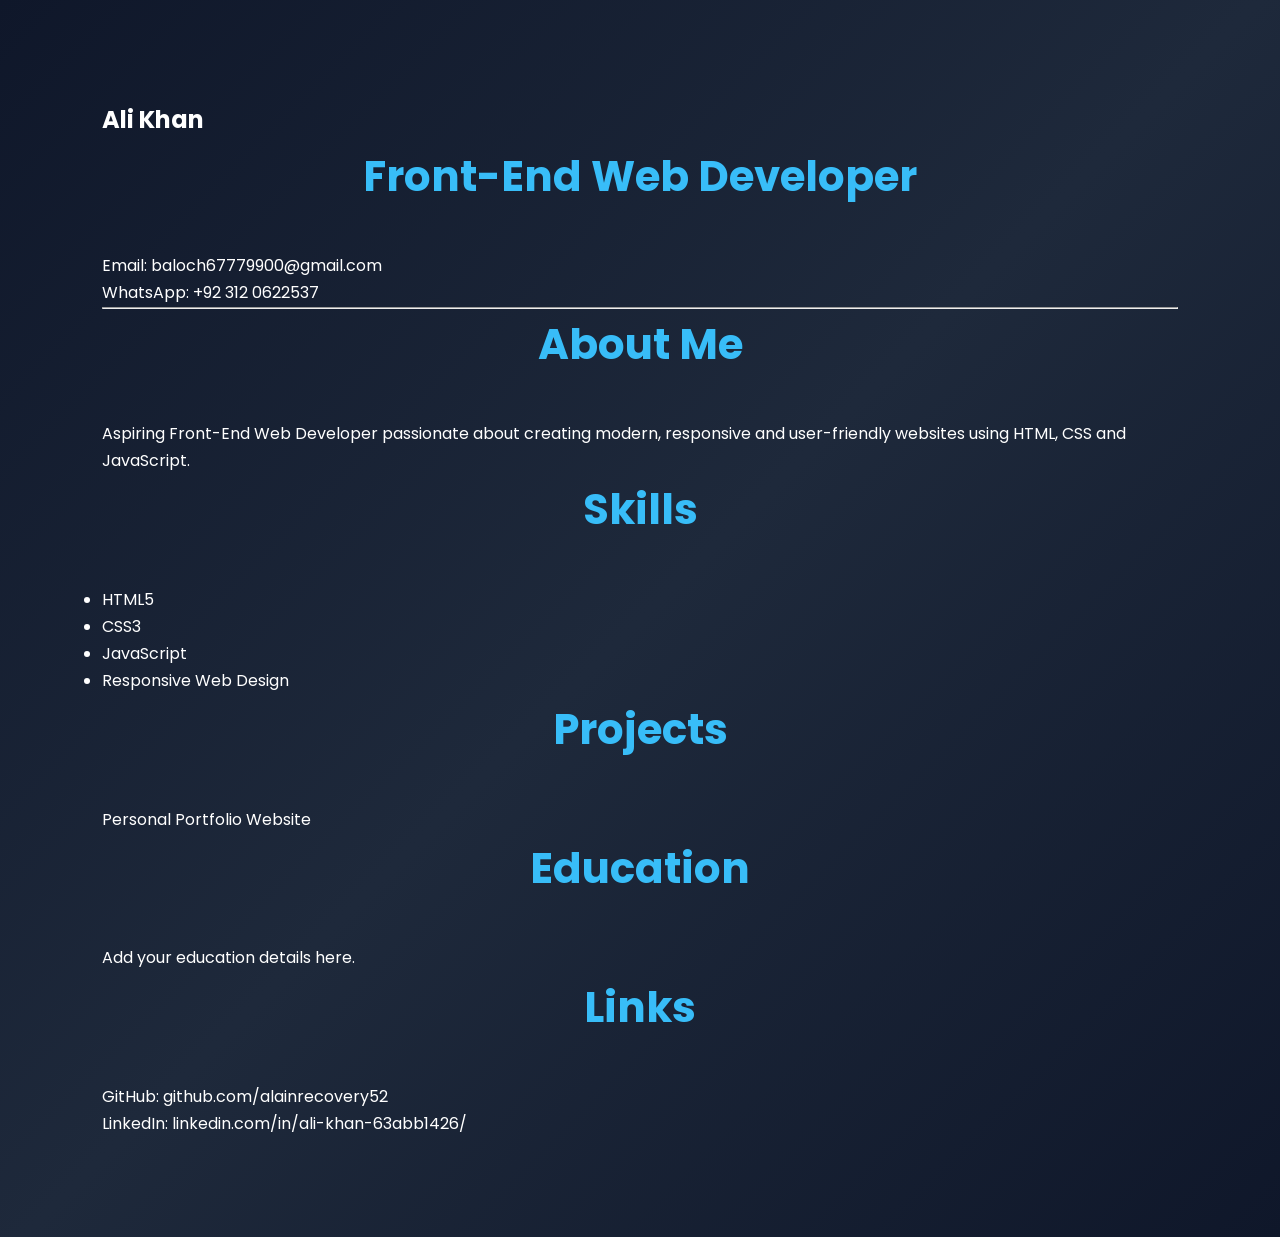
==== cv.html @ 0083926b "Create cv.html for Ali Khan's resume Initial creation of a resume webpage for Ali Khan, including se" ====
<!DOCTYPE html>
<html lang="en">
<head>
  <meta charset="UTF-8">
  <meta name="viewport" content="width=device-width, initial-scale=1.0">
  <title>Ali Khan | Resume</title>
  <link rel="stylesheet" href="style.css">
</head>

<body>

<section class="resume">

  <h1>Ali Khan</h1>
  <h2>Front-End Web Developer</h2>

  <p>Email: baloch67779900@gmail.com</p>
  <p>WhatsApp: +92 312 0622537</p>

  <hr>

  <h2>About Me</h2>
  <p>
    Aspiring Front-End Web Developer passionate about creating modern,
    responsive and user-friendly websites using HTML, CSS and JavaScript.
  </p>

  <h2>Skills</h2>
  <ul>
    <li>HTML5</li>
    <li>CSS3</li>
    <li>JavaScript</li>
    <li>Responsive Web Design</li>
  </ul>

  <h2>Projects</h2>
  <p>Personal Portfolio Website</p>

  <h2>Education</h2>
  <p>Add your education details here.</p>

  <h2>Links</h2>
  <p>GitHub: github.com/alainrecovery52</p>
  <p>LinkedIn: linkedin.com/in/ali-khan-63abb1426/</p>

</section>

</body>
</html>
---- style.css ----
/* ===== Google Font ===== */
@import url('https://fonts.googleapis.com/css2?family=Poppins:wght@300;400;500;600;700&display=swap');

/* ===== Reset ===== */
*{
    margin:0;
    padding:0;
    box-sizing:border-box;
    font-family:'Poppins',sans-serif;
}

html{
    scroll-behavior:smooth;
}

body{
    background:linear-gradient(135deg,#0f172a,#1e293b,#0f172a);
    color:#fff;
    line-height:1.7;
}

/* ===== Navbar ===== */
.navbar{
    display:flex;
    justify-content:space-between;
    align-items:center;
    padding:20px 8%;
    position:fixed;
    width:100%;
    top:0;
    left:0;
    background:rgba(15,23,42,.8);
    backdrop-filter:blur(12px);
    z-index:1000;
}

.logo{
    font-size:28px;
    font-weight:700;
    color:#38bdf8;
}

.nav-links{
    display:flex;
    list-style:none;
    gap:30px;
}

.nav-links a{
    color:#fff;
    text-decoration:none;
    transition:.3s;
}

.nav-links a:hover{
    color:#38bdf8;
}

/* ===== Hero ===== */
.hero{
    min-height:100vh;
    display:flex;
    align-items:center;
    justify-content:center;
    text-align:center;
    padding:120px 20px;
}

.hero h1{
    font-size:28px;
    font-weight:400;
}

.hero h2{
    font-size:60px;
    color:#38bdf8;
    margin:10px 0;
}

.hero h3{
    font-size:28px;
    margin-bottom:20px;
}

.hero p{
    max-width:700px;
    margin:auto;
    color:#cbd5e1;
}
/* ===== Buttons ===== */
.hero-buttons{
    margin-top:30px;
}

.btn{
    display:inline-block;
    padding:14px 30px;
    margin:10px;
    background:#38bdf8;
    color:#0f172a;
    text-decoration:none;
    border-radius:50px;
    font-weight:600;
    transition:.3s;
}

.btn:hover{
    transform:translateY(-5px);
    box-shadow:0 10px 25px rgba(56,189,248,.4);
}

.btn.secondary{
    background:transparent;
    color:#38bdf8;
    border:2px solid #38bdf8;
}

.btn.secondary:hover{
    background:#38bdf8;
    color:#0f172a;
}

/* ===== Sections ===== */
section{
    padding:100px 8%;
}

section h2{
    text-align:center;
    font-size:42px;
    color:#38bdf8;
    margin-bottom:40px;
}

/* ===== About ===== */
.about p{
    max-width:850px;
    margin:auto;
    text-align:center;
    color:#d1d5db;
    font-size:18px;
}

/* ===== Skills ===== */
.skills-grid{
    display:grid;
    grid-template-columns:repeat(auto-fit,minmax(250px,1fr));
    gap:25px;
    margin-top:40px;
}

.skill-card{
    background:rgba(255,255,255,.08);
    backdrop-filter:blur(10px);
    padding:30px;
    border-radius:20px;
    transition:.3s;
    border:1px solid rgba(255,255,255,.1);
}

.skill-card:hover{
    transform:translateY(-10px);
    border-color:#38bdf8;
    box-shadow:0 15px 30px rgba(56,189,248,.2);
}

.skill-card h3{
    color:#38bdf8;
    margin-bottom:10px;
}
/* ===== Projects ===== */
.project-grid{
    display:grid;
    grid-template-columns:repeat(auto-fit,minmax(280px,1fr));
    gap:25px;
    margin-top:40px;
}

.project-card{
    background:rgba(255,255,255,.08);
    backdrop-filter:blur(12px);
    border:1px solid rgba(255,255,255,.1);
    border-radius:20px;
    padding:30px;
    transition:.3s;
}

.project-card:hover{
    transform:translateY(-10px);
    box-shadow:0 15px 35px rgba(56,189,248,.25);
    border-color:#38bdf8;
}

.project-card h3{
    color:#38bdf8;
    margin-bottom:15px;
}

/* ===== Contact ===== */
.contact{
    text-align:center;
}

.contact p{
    margin:12px 0;
    color:#d1d5db;
}

.contact-buttons{
    margin-top:30px;
}

/* ===== Footer ===== */
footer{
    text-align:center;
    padding:30px;
    border-top:1px solid rgba(255,255,255,.1);
    color:#94a3b8;
    margin-top:40px;
}

/* ===== Mobile ===== */
@media (max-width:768px){

    .navbar{
        flex-direction:column;
        gap:15px;
        padding:15px;
    }

    .nav-links{
        flex-wrap:wrap;
        justify-content:center;
        gap:15px;
    }

    .hero h2{
        font-size:40px;
    }

    .hero h3{
        font-size:22px;
    }

    section{
        padding:80px 20px;
    }

    section h2{
        font-size:32px;
    }
}
/* ===== Premium Profile Photo ===== */

.hero{
    position:relative;
}

.hero-image{
    width:320px;
    height:320px;
    margin:0 auto 35px;
    padding:8px;
    border-radius:50%;
    background:linear-gradient(135deg,#38bdf8,#2563eb,#38bdf8);
    box-shadow:
        0 0 25px rgba(56,189,248,.5),
        0 0 70px rgba(37,99,235,.25);
    animation:floatPhoto 4s ease-in-out infinite;
}

.hero-image img{
    width:100%;
    height:100%;
    object-fit:cover;
    object-position:center;
    border-radius:50%;
    border:5px solid #0f172a;
    display:block;
}

@keyframes floatPhoto{
    0%,100%{
        transform:translateY(0);
    }
    50%{
        transform:translateY(-10px);
    }
}

/* Mobile */
@media (max-width:768px){
    .hero-image{
        width:240px;
        height:240px;
        margin-bottom:25px;
    }
}
/* ===== WhatsApp Floating Button ===== */

.whatsapp-btn{
    position:fixed;
    right:25px;
    bottom:25px;
    z-index:9999;

    padding:14px 20px;
    border-radius:50px;

    background:#25D366;
    color:#fff;
    text-decoration:none;
    font-weight:600;

    box-shadow:0 8px 25px rgba(37,211,102,.35);
    transition:.3s;
}

.whatsapp-btn:hover{
    transform:translateY(-5px) scale(1.05);
    box-shadow:0 12px 30px rgba(37,211,102,.5);
}

@media (max-width:768px){
    .whatsapp-btn{
        right:15px;
        bottom:15px;
        padding:12px 16px;
    }
}
/* ===== Theme Button ===== */

#theme-toggle{
    position:fixed;
    top:90px;
    right:25px;
    z-index:9999;
    
    width:45px;
    height:45px;
    padding:0;
    
    border:1px solid rgba(56,189,248,.4);
    border-radius:50%;
    
    background:rgba(15,23,42,.8);
    color:#fff;
    
    cursor:pointer;
    font-size:20px;
    
    backdrop-filter:blur(10px);
    transition:.3s;
}

#theme-toggle:hover{
    transform:rotate(20deg) scale(1.08);
    box-shadow:0 0 20px rgba(56,189,248,.4);
}
/* ===== Light Mode ===== */

body.light-mode{
    background:linear-gradient(135deg,#f8fafc,#e0f2fe);
    color:#0f172a;
}

body.light-mode .navbar{
    background:rgba(255,255,255,.8);
}

body.light-mode .nav-links a{
    color:#0f172a;
}

body.light-mode .hero p,
body.light-mode .about p,
body.light-mode .contact p{
    color:#334155;
}

body.light-mode .skill-card,
body.light-mode .project-card{
    background:rgba(255,255,255,.7);
    color:#0f172a;
}

body.light-mode footer{
    color:#475569;
}
/* ===== Project Buttons ===== */

.project-icon{
    font-size:42px;
    margin-bottom:15px;
}

.project-buttons{
    margin-top:20px;
}

.project-buttons .btn{
    padding:10px 18px;
    font-size:14px;
}
/* ===== Animated Skills ===== */

.skill-bar{
    width:100%;
    height:12px;
    margin-top:18px;
    background:rgba(255,255,255,.12);
    border-radius:20px;
    overflow:hidden;
}

.skill-progress{
    height:100%;
    display:flex;
    align-items:center;
    justify-content:flex-end;
    padding-right:6px;
    border-radius:20px;
    background:linear-gradient(90deg,#2563eb,#38bdf8);
    color:#fff;
    font-size:9px;
    font-weight:600;
    animation:skillFill 1.5s ease forwards;
}

.html-progress{
    width:90%;
}

.css-progress{
    width:85%;
}

.js-progress{
    width:70%;
}

@keyframes skillFill{
    from{
        width:0;
    }
}
/* ===== Premium About Card ===== */

.about-card{
    max-width:950px;
    margin:0 auto;
    padding:45px;
    display:flex;
    align-items:center;
    gap:35px;

    background:rgba(255,255,255,.07);
    border:1px solid rgba(56,189,248,.2);
    border-radius:28px;

    backdrop-filter:blur(15px);
    box-shadow:0 20px 60px rgba(0,0,0,.25);

    transition:.4s;
}

.about-card:hover{
    transform:translateY(-8px);
    border-color:rgba(56,189,248,.6);
    box-shadow:0 25px 70px rgba(56,189,248,.12);
}

.about-icon{
    min-width:100px;
    height:100px;
    display:flex;
    align-items:center;
    justify-content:center;

    border-radius:25px;
    font-size:48px;

    background:rgba(56,189,248,.1);
    border:1px solid rgba(56,189,248,.3);
}

.about-content h3{
    font-size:28px;
    color:#38bdf8;
    margin-bottom:15px;
}

.about-content p{
    margin-bottom:12px;
}

.about-highlights{
    display:flex;
    gap:35px;
    margin-top:25px;
}

.about-highlights div{
    display:flex;
    flex-direction:column;
}

.about-highlights strong{
    font-size:25px;
    color:#38bdf8;
}

.about-highlights span{
    color:#94a3b8;
    font-size:13px;
}

/* Mobile */

@media(max-width:768px){

    .about-card{
        flex-direction:column;
        text-align:center;
        padding:30px 20px;
    }

    .about-highlights{
        justify-content:center;
        gap:25px;
    }
}
/* ===== Premium Contact ===== */

.contact-card{
    max-width:900px;
    margin:0 auto;
    padding:45px;

    display:flex;
    justify-content:space-between;
    align-items:center;
    gap:40px;

    background:rgba(255,255,255,.07);
    border:1px solid rgba(56,189,248,.2);
    border-radius:28px;

    backdrop-filter:blur(15px);
    box-shadow:0 20px 60px rgba(0,0,0,.25);
}

.contact-info h3{
    font-size:28px;
    color:#38bdf8;
    margin-bottom:12px;
}

.contact-info p{
    max-width:550px;
}

.contact-item{
    margin-top:18px;
    display:flex;
    align-items:center;
    gap:12px;
}

.contact-item a{
    color:#cbd5e1;
    text-decoration:none;
}

.contact-item a:hover{
    color:#38bdf8;
}

.contact-socials{
    display:flex;
    flex-direction:column;
    gap:15px;
}

.social-btn{
    padding:12px 20px;
    border:1px solid rgba(56,189,248,.3);
    border-radius:12px;
    color:#fff;
    text-decoration:none;
    background:rgba(56,189,248,.08);
    transition:.3s;
}

.social-btn:hover{
    transform:translateY(-4px);
    border-color:#38bdf8;
    box-shadow:0 10px 25px rgba(56,189,248,.2);
}

@media(max-width:768px){

    .contact-card{
        flex-direction:column;
        text-align:center;
        padding:30px 20px;
    }

    .contact-item{
        justify-content:center;
    }

    .contact-socials{
        width:100%;
    }

    .social-btn{
        text-align:center;
    }
}
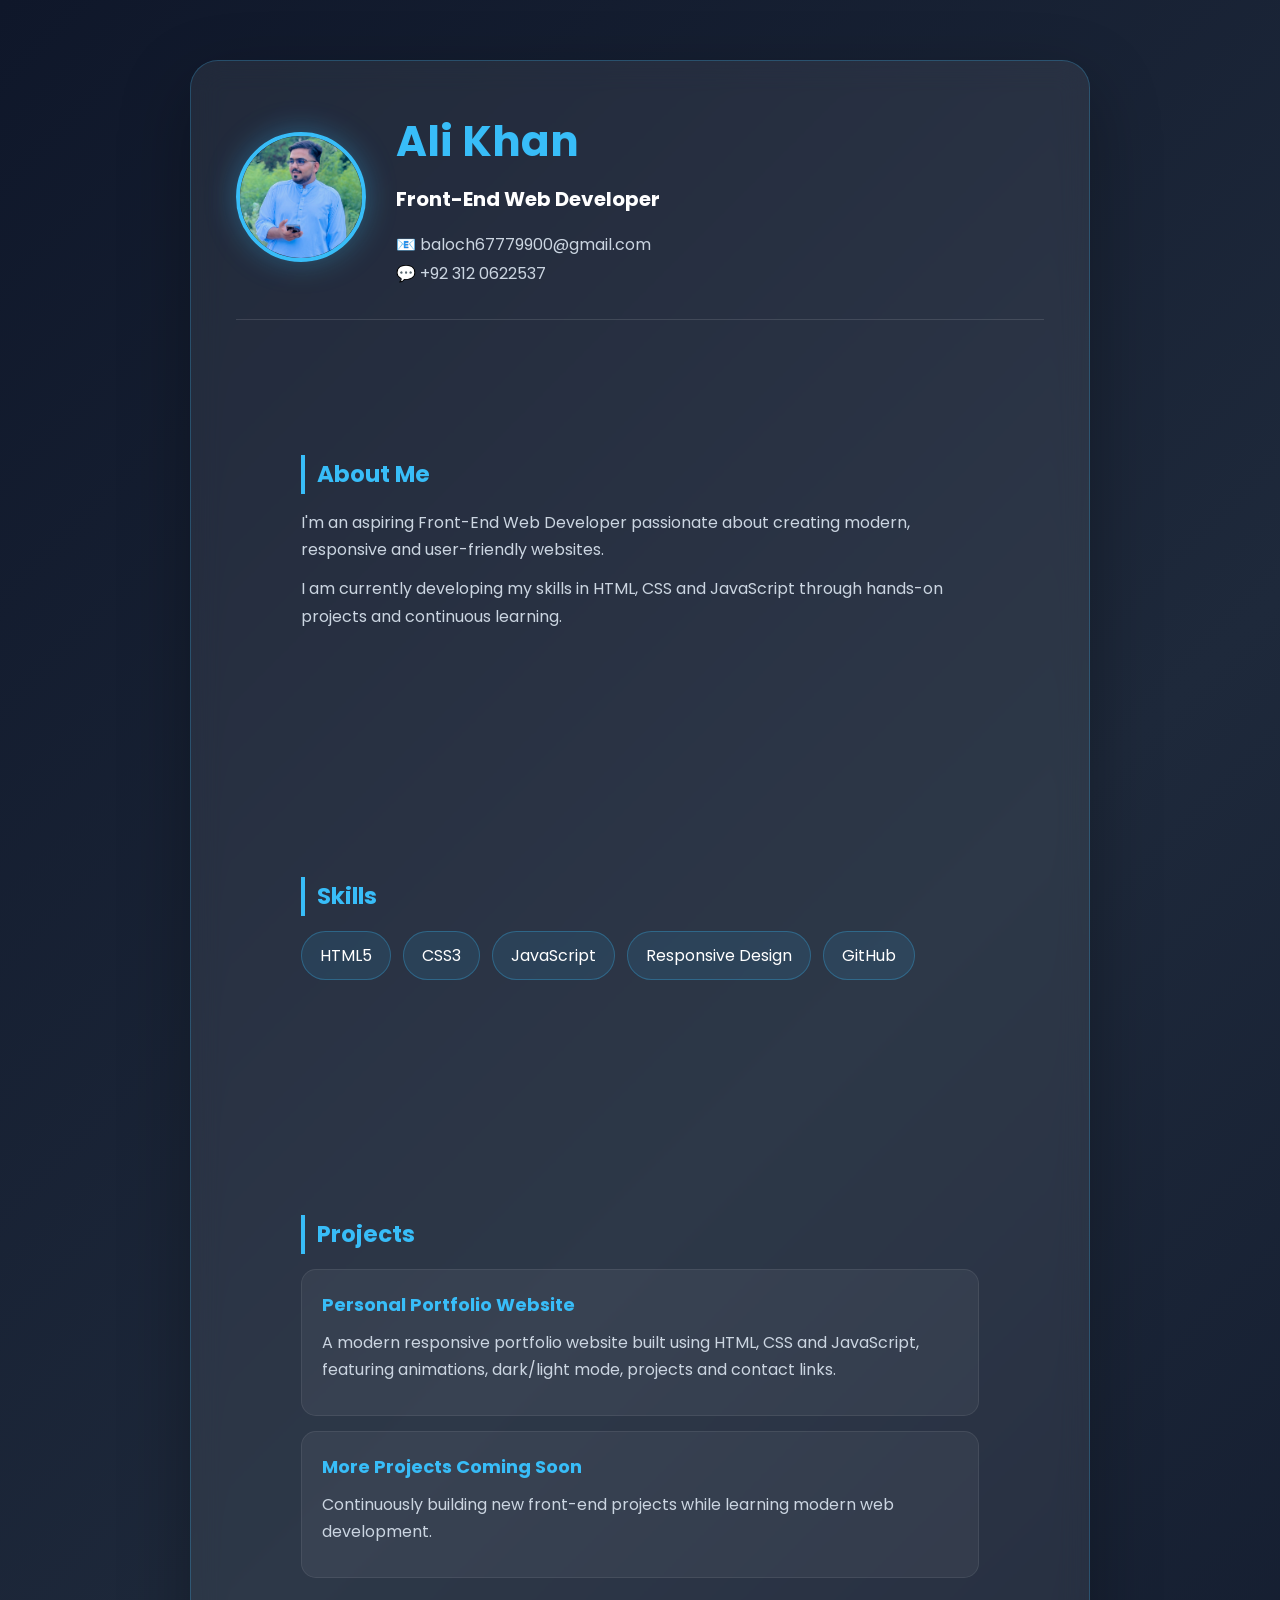
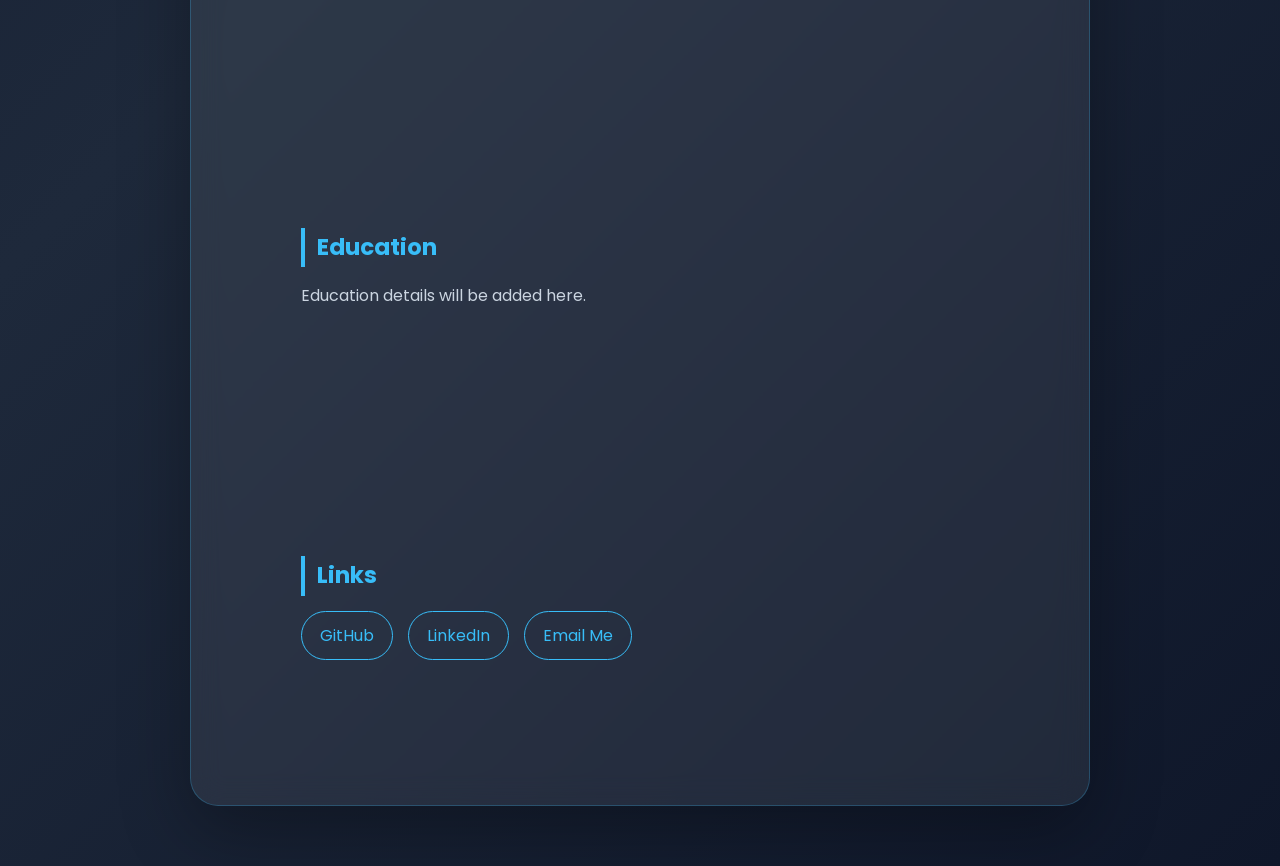
==== commit ae1a991e: "Revamp resume layout and content Updated the structure and content of the resume page, including sec" ====
--- a/cv.html
+++ b/cv.html
@@ -3,47 +3,293 @@
 <head>
   <meta charset="UTF-8">
   <meta name="viewport" content="width=device-width, initial-scale=1.0">
+
   <title>Ali Khan | Resume</title>
+
   <link rel="stylesheet" href="style.css">
+
+  <style>
+    .resume-page{
+      min-height:100vh;
+      padding:60px 20px;
+    }
+
+    .resume-card{
+      max-width:900px;
+      margin:auto;
+      background:rgba(255,255,255,.07);
+      border:1px solid rgba(56,189,248,.25);
+      border-radius:28px;
+      padding:45px;
+      backdrop-filter:blur(15px);
+      box-shadow:0 25px 70px rgba(0,0,0,.3);
+    }
+
+    .resume-header{
+      display:flex;
+      align-items:center;
+      gap:30px;
+      padding-bottom:30px;
+      border-bottom:1px solid rgba(255,255,255,.12);
+    }
+
+    .resume-photo{
+      width:130px;
+      height:130px;
+      object-fit:cover;
+      border-radius:50%;
+      border:4px solid #38bdf8;
+      box-shadow:0 0 30px rgba(56,189,248,.35);
+    }
+
+    .resume-header h1{
+      font-size:42px;
+      color:#38bdf8;
+      margin-bottom:5px;
+    }
+
+    .resume-header h2{
+      font-size:20px;
+      color:#fff;
+      margin:0 0 15px;
+    }
+
+    .resume-contact{
+      color:#cbd5e1;
+      line-height:1.8;
+    }
+
+    .resume-section{
+      margin-top:35px;
+    }
+
+    .resume-section h3{
+      color:#38bdf8;
+      font-size:23px;
+      margin-bottom:15px;
+      border-left:4px solid #38bdf8;
+      padding-left:12px;
+    }
+
+    .resume-section p{
+      color:#cbd5e1;
+      margin-bottom:12px;
+    }
+
+    .resume-skills{
+      display:flex;
+      flex-wrap:wrap;
+      gap:12px;
+    }
+
+    .resume-skill{
+      padding:10px 18px;
+      border-radius:30px;
+      background:rgba(56,189,248,.1);
+      border:1px solid rgba(56,189,248,.3);
+      color:#fff;
+    }
+
+    .resume-project{
+      padding:20px;
+      margin-bottom:15px;
+      border-radius:15px;
+      background:rgba(255,255,255,.05);
+      border:1px solid rgba(255,255,255,.08);
+    }
+
+    .resume-project h4{
+      color:#38bdf8;
+      margin-bottom:8px;
+      font-size:18px;
+    }
+
+    .resume-links{
+      display:flex;
+      flex-wrap:wrap;
+      gap:15px;
+      margin-top:15px;
+    }
+
+    .resume-link{
+      display:inline-block;
+      padding:10px 18px;
+      border-radius:25px;
+      border:1px solid #38bdf8;
+      color:#38bdf8;
+      text-decoration:none;
+      transition:.3s;
+    }
+
+    .resume-link:hover{
+      background:#38bdf8;
+      color:#0f172a;
+      transform:translateY(-3px);
+    }
+
+    @media(max-width:650px){
+
+      .resume-page{
+        padding:30px 15px;
+      }
+
+      .resume-card{
+        padding:25px 20px;
+      }
+
+      .resume-header{
+        flex-direction:column;
+        text-align:center;
+      }
+
+      .resume-header h1{
+        font-size:32px;
+      }
+
+      .resume-photo{
+        width:110px;
+        height:110px;
+      }
+    }
+  </style>
 </head>
 
 <body>
 
-<section class="resume">
-
-  <h1>Ali Khan</h1>
-  <h2>Front-End Web Developer</h2>
-
-  <p>Email: baloch67779900@gmail.com</p>
-  <p>WhatsApp: +92 312 0622537</p>
-
-  <hr>
-
-  <h2>About Me</h2>
-  <p>
-    Aspiring Front-End Web Developer passionate about creating modern,
-    responsive and user-friendly websites using HTML, CSS and JavaScript.
-  </p>
-
-  <h2>Skills</h2>
-  <ul>
-    <li>HTML5</li>
-    <li>CSS3</li>
-    <li>JavaScript</li>
-    <li>Responsive Web Design</li>
-  </ul>
-
-  <h2>Projects</h2>
-  <p>Personal Portfolio Website</p>
-
-  <h2>Education</h2>
-  <p>Add your education details here.</p>
-
-  <h2>Links</h2>
-  <p>GitHub: github.com/alainrecovery52</p>
-  <p>LinkedIn: linkedin.com/in/ali-khan-63abb1426/</p>
-
-</section>
+  <main class="resume-page">
+
+    <div class="resume-card">
+
+      <header class="resume-header">
+
+        <img
+          src="profile.jpg"
+          alt="Ali Khan"
+          class="resume-photo"
+        >
+
+        <div>
+          <h1>Ali Khan</h1>
+
+          <h2>Front-End Web Developer</h2>
+
+          <div class="resume-contact">
+            📧 baloch67779900@gmail.com<br>
+            💬 +92 312 0622537
+          </div>
+        </div>
+
+      </header>
+
+
+      <section class="resume-section">
+
+        <h3>About Me</h3>
+
+        <p>
+          I'm an aspiring Front-End Web Developer passionate about creating
+          modern, responsive and user-friendly websites.
+        </p>
+
+        <p>
+          I am currently developing my skills in HTML, CSS and JavaScript
+          through hands-on projects and continuous learning.
+        </p>
+
+      </section>
+
+
+      <section class="resume-section">
+
+        <h3>Skills</h3>
+
+        <div class="resume-skills">
+
+          <span class="resume-skill">HTML5</span>
+          <span class="resume-skill">CSS3</span>
+          <span class="resume-skill">JavaScript</span>
+          <span class="resume-skill">Responsive Design</span>
+          <span class="resume-skill">GitHub</span>
+
+        </div>
+
+      </section>
+
+
+      <section class="resume-section">
+
+        <h3>Projects</h3>
+
+        <div class="resume-project">
+
+          <h4>Personal Portfolio Website</h4>
+
+          <p>
+            A modern responsive portfolio website built using HTML,
+            CSS and JavaScript, featuring animations, dark/light mode,
+            projects and contact links.
+          </p>
+
+        </div>
+
+        <div class="resume-project">
+
+          <h4>More Projects Coming Soon</h4>
+
+          <p>
+            Continuously building new front-end projects while learning
+            modern web development.
+          </p>
+
+        </div>
+
+      </section>
+
+
+      <section class="resume-section">
+
+        <h3>Education</h3>
+
+        <p>
+          Education details will be added here.
+        </p>
+
+      </section>
+
+
+      <section class="resume-section">
+
+        <h3>Links</h3>
+
+        <div class="resume-links">
+
+          <a
+            href="https://github.com/alainrecovery52"
+            target="_blank"
+            class="resume-link">
+            GitHub
+          </a>
+
+          <a
+            href="https://linkedin.com/in/ali-khan-63abb1426/"
+            target="_blank"
+            class="resume-link">
+            LinkedIn
+          </a>
+
+          <a
+            href="mailto:baloch67779900@gmail.com"
+            class="resume-link">
+            Email Me
+          </a>
+
+        </div>
+
+      </section>
+
+    </div>
+
+  </main>
 
 </body>
 </html>
